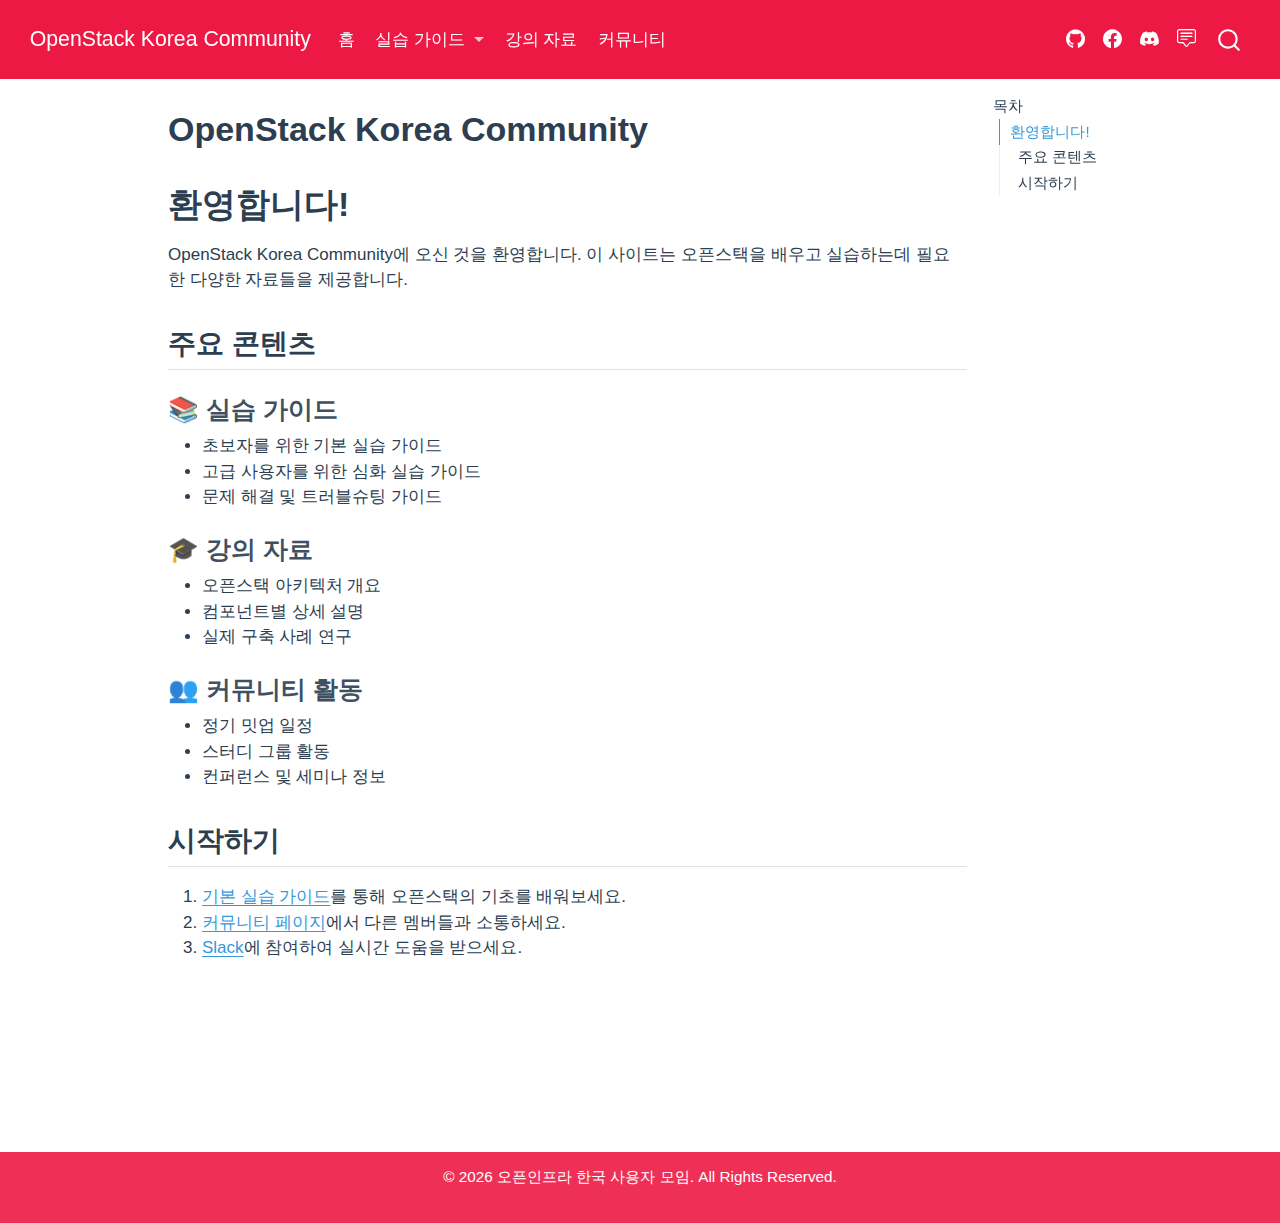
==== docs/index.html @ 186f3e59 "INIT : 초기 페이지 세팅" ====
<!DOCTYPE html>
<html xmlns="http://www.w3.org/1999/xhtml" lang="ko" xml:lang="ko"><head>

<meta charset="utf-8">
<meta name="generator" content="quarto-1.6.39">

<meta name="viewport" content="width=device-width, initial-scale=1.0, user-scalable=yes">


<title>OpenStack Korea Community</title>
<style>
code{white-space: pre-wrap;}
span.smallcaps{font-variant: small-caps;}
div.columns{display: flex; gap: min(4vw, 1.5em);}
div.column{flex: auto; overflow-x: auto;}
div.hanging-indent{margin-left: 1.5em; text-indent: -1.5em;}
ul.task-list{list-style: none;}
ul.task-list li input[type="checkbox"] {
  width: 0.8em;
  margin: 0 0.8em 0.2em -1em; /* quarto-specific, see https://github.com/quarto-dev/quarto-cli/issues/4556 */ 
  vertical-align: middle;
}
</style>


<script src="site_libs/quarto-nav/quarto-nav.js"></script>
<script src="site_libs/quarto-nav/headroom.min.js"></script>
<script src="site_libs/clipboard/clipboard.min.js"></script>
<script src="site_libs/quarto-search/autocomplete.umd.js"></script>
<script src="site_libs/quarto-search/fuse.min.js"></script>
<script src="site_libs/quarto-search/quarto-search.js"></script>
<meta name="quarto:offset" content="./">
<script src="site_libs/quarto-html/quarto.js"></script>
<script src="site_libs/quarto-html/popper.min.js"></script>
<script src="site_libs/quarto-html/tippy.umd.min.js"></script>
<script src="site_libs/quarto-html/anchor.min.js"></script>
<link href="site_libs/quarto-html/tippy.css" rel="stylesheet">
<link href="site_libs/quarto-html/quarto-syntax-highlighting-e26003cea8cd680ca0c55a263523d882.css" rel="stylesheet" id="quarto-text-highlighting-styles">
<script src="site_libs/bootstrap/bootstrap.min.js"></script>
<link href="site_libs/bootstrap/bootstrap-icons.css" rel="stylesheet">
<link href="site_libs/bootstrap/bootstrap-77986266f7ba6f6c8d07b4e45cea89d2.min.css" rel="stylesheet" append-hash="true" id="quarto-bootstrap" data-mode="light">
<script id="quarto-search-options" type="application/json">{
  "location": "navbar",
  "copy-button": false,
  "collapse-after": 3,
  "panel-placement": "end",
  "type": "overlay",
  "limit": 50,
  "keyboard-shortcut": [
    "f",
    "/",
    "s"
  ],
  "show-item-context": false,
  "language": {
    "search-no-results-text": "일치 없음",
    "search-matching-documents-text": "일치된 문서",
    "search-copy-link-title": "검색 링크 복사",
    "search-hide-matches-text": "추가 검색 결과 숨기기",
    "search-more-match-text": "추가 검색결과",
    "search-more-matches-text": "추가 검색결과",
    "search-clear-button-title": "제거",
    "search-text-placeholder": "",
    "search-detached-cancel-button-title": "취소",
    "search-submit-button-title": "검색",
    "search-label": "검색"
  }
}</script>


</head>

<body class="nav-fixed">

<div id="quarto-search-results"></div>
  <header id="quarto-header" class="headroom fixed-top">
    <nav class="navbar navbar-expand-lg " data-bs-theme="dark">
      <div class="navbar-container container-fluid">
      <div class="navbar-brand-container mx-auto">
    <a class="navbar-brand" href="./index.html">
    <span class="navbar-title">OpenStack Korea Community</span>
    </a>
  </div>
            <div id="quarto-search" class="" title="검색"></div>
          <button class="navbar-toggler" type="button" data-bs-toggle="collapse" data-bs-target="#navbarCollapse" aria-controls="navbarCollapse" role="menu" aria-expanded="false" aria-label="탐색 전환" onclick="if (window.quartoToggleHeadroom) { window.quartoToggleHeadroom(); }">
  <span class="navbar-toggler-icon"></span>
</button>
          <div class="collapse navbar-collapse" id="navbarCollapse">
            <ul class="navbar-nav navbar-nav-scroll me-auto">
  <li class="nav-item">
    <a class="nav-link active" href="./index.html" aria-current="page"> 
<span class="menu-text">홈</span></a>
  </li>  
  <li class="nav-item dropdown ">
    <a class="nav-link dropdown-toggle" href="#" id="nav-menu-" role="link" data-bs-toggle="dropdown" aria-expanded="false">
 <span class="menu-text">실습 가이드</span>
    </a>
    <ul class="dropdown-menu" aria-labelledby="nav-menu-">    
        <li>
    <a class="dropdown-item" href="./guides/basic.html">
 <span class="dropdown-text">기본 실습</span></a>
  </li>  
        <li>
    <a class="dropdown-item" href="./guides/advanced.html">
 <span class="dropdown-text">고급 실습</span></a>
  </li>  
    </ul>
  </li>
  <li class="nav-item">
    <a class="nav-link" href="./lectures/index.html"> 
<span class="menu-text">강의 자료</span></a>
  </li>  
  <li class="nav-item">
    <a class="nav-link" href="./community.qmd"> 
<span class="menu-text">커뮤니티</span></a>
  </li>  
</ul>
            <ul class="navbar-nav navbar-nav-scroll ms-auto">
  <li class="nav-item compact">
    <a class="nav-link" href="https://github.com/openstack-kr"> <i class="bi bi-github" role="img" aria-label="GitHub 저장소">
</i> 
<span class="menu-text"></span></a>
  </li>  
  <li class="nav-item compact">
    <a class="nav-link" href="https://www.facebook.com/groups/openstack-kr"> <i class="bi bi-facebook" role="img" aria-label="Facebook 그룹">
</i> 
<span class="menu-text"></span></a>
  </li>  
  <li class="nav-item compact">
    <a class="nav-link" href="https://discord.gg/3ZzKMJKtPg"> <i class="bi bi-discord" role="img" aria-label="Discord 채널">
</i> 
<span class="menu-text"></span></a>
  </li>  
  <li class="nav-item compact">
    <a class="nav-link" href="https://discord.gg/3ZzKMJKtPg"> <i class="bi bi-chat-square-text" role="img" aria-label="커뮤니티 포럼">
</i> 
<span class="menu-text"></span></a>
  </li>  
</ul>
          </div> <!-- /navcollapse -->
            <div class="quarto-navbar-tools">
</div>
      </div> <!-- /container-fluid -->
    </nav>
</header>
<!-- content -->
<div id="quarto-content" class="quarto-container page-columns page-rows-contents page-layout-article page-navbar">
<!-- sidebar -->
<!-- margin-sidebar -->
    <div id="quarto-margin-sidebar" class="sidebar margin-sidebar">
        <nav id="TOC" role="doc-toc" class="toc-active">
    <h2 id="toc-title">목차</h2>
   
  <ul>
  <li><a href="#환영합니다" id="toc-환영합니다" class="nav-link active" data-scroll-target="#환영합니다">환영합니다!</a>
  <ul class="collapse">
  <li><a href="#주요-콘텐츠" id="toc-주요-콘텐츠" class="nav-link" data-scroll-target="#주요-콘텐츠">주요 콘텐츠</a>
  <ul class="collapse">
  <li><a href="#실습-가이드" id="toc-실습-가이드" class="nav-link" data-scroll-target="#실습-가이드">📚 실습 가이드</a></li>
  <li><a href="#강의-자료" id="toc-강의-자료" class="nav-link" data-scroll-target="#강의-자료">🎓 강의 자료</a></li>
  <li><a href="#커뮤니티-활동" id="toc-커뮤니티-활동" class="nav-link" data-scroll-target="#커뮤니티-활동">👥 커뮤니티 활동</a></li>
  </ul></li>
  <li><a href="#시작하기" id="toc-시작하기" class="nav-link" data-scroll-target="#시작하기">시작하기</a></li>
  </ul></li>
  </ul>
</nav>
    </div>
<!-- main -->
<main class="content" id="quarto-document-content">

<header id="title-block-header" class="quarto-title-block default">
<div class="quarto-title">
<h1 class="title">OpenStack Korea Community</h1>
</div>



<div class="quarto-title-meta">

    
  
    
  </div>
  


</header>


<section id="환영합니다" class="level1">
<h1>환영합니다!</h1>
<p>OpenStack Korea Community에 오신 것을 환영합니다. 이 사이트는 오픈스택을 배우고 실습하는데 필요한 다양한 자료들을 제공합니다.</p>
<section id="주요-콘텐츠" class="level2">
<h2 class="anchored" data-anchor-id="주요-콘텐츠">주요 콘텐츠</h2>
<section id="실습-가이드" class="level3">
<h3 class="anchored" data-anchor-id="실습-가이드">📚 실습 가이드</h3>
<ul>
<li>초보자를 위한 기본 실습 가이드</li>
<li>고급 사용자를 위한 심화 실습 가이드</li>
<li>문제 해결 및 트러블슈팅 가이드</li>
</ul>
</section>
<section id="강의-자료" class="level3">
<h3 class="anchored" data-anchor-id="강의-자료">🎓 강의 자료</h3>
<ul>
<li>오픈스택 아키텍처 개요</li>
<li>컴포넌트별 상세 설명</li>
<li>실제 구축 사례 연구</li>
</ul>
</section>
<section id="커뮤니티-활동" class="level3">
<h3 class="anchored" data-anchor-id="커뮤니티-활동">👥 커뮤니티 활동</h3>
<ul>
<li>정기 밋업 일정</li>
<li>스터디 그룹 활동</li>
<li>컨퍼런스 및 세미나 정보</li>
</ul>
</section>
</section>
<section id="시작하기" class="level2">
<h2 class="anchored" data-anchor-id="시작하기">시작하기</h2>
<ol type="1">
<li><a href="./guides/basic.html">기본 실습 가이드</a>를 통해 오픈스택의 기초를 배워보세요.</li>
<li><a href="community.qmd">커뮤니티 페이지</a>에서 다른 멤버들과 소통하세요.</li>
<li><a href="https://openstack-kr.slack.com">Slack</a>에 참여하여 실시간 도움을 받으세요.</li>
</ol>


</section>
</section>

</main> <!-- /main -->
<footer class="footer">
    <div class="container">
        <p>© <span id="current-year"></span> 오픈인프라 한국 사용자 모임. All Rights Reserved.</p>
    </div>
</footer>

<script>
    document.getElementById('current-year').textContent = new Date().getFullYear();
</script> 
<script id="quarto-html-after-body" type="application/javascript">
window.document.addEventListener("DOMContentLoaded", function (event) {
  const toggleBodyColorMode = (bsSheetEl) => {
    const mode = bsSheetEl.getAttribute("data-mode");
    const bodyEl = window.document.querySelector("body");
    if (mode === "dark") {
      bodyEl.classList.add("quarto-dark");
      bodyEl.classList.remove("quarto-light");
    } else {
      bodyEl.classList.add("quarto-light");
      bodyEl.classList.remove("quarto-dark");
    }
  }
  const toggleBodyColorPrimary = () => {
    const bsSheetEl = window.document.querySelector("link#quarto-bootstrap");
    if (bsSheetEl) {
      toggleBodyColorMode(bsSheetEl);
    }
  }
  toggleBodyColorPrimary();  
  const icon = "";
  const anchorJS = new window.AnchorJS();
  anchorJS.options = {
    placement: 'right',
    icon: icon
  };
  anchorJS.add('.anchored');
  const isCodeAnnotation = (el) => {
    for (const clz of el.classList) {
      if (clz.startsWith('code-annotation-')) {                     
        return true;
      }
    }
    return false;
  }
  const onCopySuccess = function(e) {
    // button target
    const button = e.trigger;
    // don't keep focus
    button.blur();
    // flash "checked"
    button.classList.add('code-copy-button-checked');
    var currentTitle = button.getAttribute("title");
    button.setAttribute("title", "복사완료!");
    let tooltip;
    if (window.bootstrap) {
      button.setAttribute("data-bs-toggle", "tooltip");
      button.setAttribute("data-bs-placement", "left");
      button.setAttribute("data-bs-title", "복사완료!");
      tooltip = new bootstrap.Tooltip(button, 
        { trigger: "manual", 
          customClass: "code-copy-button-tooltip",
          offset: [0, -8]});
      tooltip.show();    
    }
    setTimeout(function() {
      if (tooltip) {
        tooltip.hide();
        button.removeAttribute("data-bs-title");
        button.removeAttribute("data-bs-toggle");
        button.removeAttribute("data-bs-placement");
      }
      button.setAttribute("title", currentTitle);
      button.classList.remove('code-copy-button-checked');
    }, 1000);
    // clear code selection
    e.clearSelection();
  }
  const getTextToCopy = function(trigger) {
      const codeEl = trigger.previousElementSibling.cloneNode(true);
      for (const childEl of codeEl.children) {
        if (isCodeAnnotation(childEl)) {
          childEl.remove();
        }
      }
      return codeEl.innerText;
  }
  const clipboard = new window.ClipboardJS('.code-copy-button:not([data-in-quarto-modal])', {
    text: getTextToCopy
  });
  clipboard.on('success', onCopySuccess);
  if (window.document.getElementById('quarto-embedded-source-code-modal')) {
    const clipboardModal = new window.ClipboardJS('.code-copy-button[data-in-quarto-modal]', {
      text: getTextToCopy,
      container: window.document.getElementById('quarto-embedded-source-code-modal')
    });
    clipboardModal.on('success', onCopySuccess);
  }
    var localhostRegex = new RegExp(/^(?:http|https):\/\/localhost\:?[0-9]*\//);
    var mailtoRegex = new RegExp(/^mailto:/);
      var filterRegex = new RegExp('/' + window.location.host + '/');
    var isInternal = (href) => {
        return filterRegex.test(href) || localhostRegex.test(href) || mailtoRegex.test(href);
    }
    // Inspect non-navigation links and adorn them if external
 	var links = window.document.querySelectorAll('a[href]:not(.nav-link):not(.navbar-brand):not(.toc-action):not(.sidebar-link):not(.sidebar-item-toggle):not(.pagination-link):not(.no-external):not([aria-hidden]):not(.dropdown-item):not(.quarto-navigation-tool):not(.about-link)');
    for (var i=0; i<links.length; i++) {
      const link = links[i];
      if (!isInternal(link.href)) {
        // undo the damage that might have been done by quarto-nav.js in the case of
        // links that we want to consider external
        if (link.dataset.originalHref !== undefined) {
          link.href = link.dataset.originalHref;
        }
      }
    }
  function tippyHover(el, contentFn, onTriggerFn, onUntriggerFn) {
    const config = {
      allowHTML: true,
      maxWidth: 500,
      delay: 100,
      arrow: false,
      appendTo: function(el) {
          return el.parentElement;
      },
      interactive: true,
      interactiveBorder: 10,
      theme: 'quarto',
      placement: 'bottom-start',
    };
    if (contentFn) {
      config.content = contentFn;
    }
    if (onTriggerFn) {
      config.onTrigger = onTriggerFn;
    }
    if (onUntriggerFn) {
      config.onUntrigger = onUntriggerFn;
    }
    window.tippy(el, config); 
  }
  const noterefs = window.document.querySelectorAll('a[role="doc-noteref"]');
  for (var i=0; i<noterefs.length; i++) {
    const ref = noterefs[i];
    tippyHover(ref, function() {
      // use id or data attribute instead here
      let href = ref.getAttribute('data-footnote-href') || ref.getAttribute('href');
      try { href = new URL(href).hash; } catch {}
      const id = href.replace(/^#\/?/, "");
      const note = window.document.getElementById(id);
      if (note) {
        return note.innerHTML;
      } else {
        return "";
      }
    });
  }
  const xrefs = window.document.querySelectorAll('a.quarto-xref');
  const processXRef = (id, note) => {
    // Strip column container classes
    const stripColumnClz = (el) => {
      el.classList.remove("page-full", "page-columns");
      if (el.children) {
        for (const child of el.children) {
          stripColumnClz(child);
        }
      }
    }
    stripColumnClz(note)
    if (id === null || id.startsWith('sec-')) {
      // Special case sections, only their first couple elements
      const container = document.createElement("div");
      if (note.children && note.children.length > 2) {
        container.appendChild(note.children[0].cloneNode(true));
        for (let i = 1; i < note.children.length; i++) {
          const child = note.children[i];
          if (child.tagName === "P" && child.innerText === "") {
            continue;
          } else {
            container.appendChild(child.cloneNode(true));
            break;
          }
        }
        if (window.Quarto?.typesetMath) {
          window.Quarto.typesetMath(container);
        }
        return container.innerHTML
      } else {
        if (window.Quarto?.typesetMath) {
          window.Quarto.typesetMath(note);
        }
        return note.innerHTML;
      }
    } else {
      // Remove any anchor links if they are present
      const anchorLink = note.querySelector('a.anchorjs-link');
      if (anchorLink) {
        anchorLink.remove();
      }
      if (window.Quarto?.typesetMath) {
        window.Quarto.typesetMath(note);
      }
      if (note.classList.contains("callout")) {
        return note.outerHTML;
      } else {
        return note.innerHTML;
      }
    }
  }
  for (var i=0; i<xrefs.length; i++) {
    const xref = xrefs[i];
    tippyHover(xref, undefined, function(instance) {
      instance.disable();
      let url = xref.getAttribute('href');
      let hash = undefined; 
      if (url.startsWith('#')) {
        hash = url;
      } else {
        try { hash = new URL(url).hash; } catch {}
      }
      if (hash) {
        const id = hash.replace(/^#\/?/, "");
        const note = window.document.getElementById(id);
        if (note !== null) {
          try {
            const html = processXRef(id, note.cloneNode(true));
            instance.setContent(html);
          } finally {
            instance.enable();
            instance.show();
          }
        } else {
          // See if we can fetch this
          fetch(url.split('#')[0])
          .then(res => res.text())
          .then(html => {
            const parser = new DOMParser();
            const htmlDoc = parser.parseFromString(html, "text/html");
            const note = htmlDoc.getElementById(id);
            if (note !== null) {
              const html = processXRef(id, note);
              instance.setContent(html);
            } 
          }).finally(() => {
            instance.enable();
            instance.show();
          });
        }
      } else {
        // See if we can fetch a full url (with no hash to target)
        // This is a special case and we should probably do some content thinning / targeting
        fetch(url)
        .then(res => res.text())
        .then(html => {
          const parser = new DOMParser();
          const htmlDoc = parser.parseFromString(html, "text/html");
          const note = htmlDoc.querySelector('main.content');
          if (note !== null) {
            // This should only happen for chapter cross references
            // (since there is no id in the URL)
            // remove the first header
            if (note.children.length > 0 && note.children[0].tagName === "HEADER") {
              note.children[0].remove();
            }
            const html = processXRef(null, note);
            instance.setContent(html);
          } 
        }).finally(() => {
          instance.enable();
          instance.show();
        });
      }
    }, function(instance) {
    });
  }
      let selectedAnnoteEl;
      const selectorForAnnotation = ( cell, annotation) => {
        let cellAttr = 'data-code-cell="' + cell + '"';
        let lineAttr = 'data-code-annotation="' +  annotation + '"';
        const selector = 'span[' + cellAttr + '][' + lineAttr + ']';
        return selector;
      }
      const selectCodeLines = (annoteEl) => {
        const doc = window.document;
        const targetCell = annoteEl.getAttribute("data-target-cell");
        const targetAnnotation = annoteEl.getAttribute("data-target-annotation");
        const annoteSpan = window.document.querySelector(selectorForAnnotation(targetCell, targetAnnotation));
        const lines = annoteSpan.getAttribute("data-code-lines").split(",");
        const lineIds = lines.map((line) => {
          return targetCell + "-" + line;
        })
        let top = null;
        let height = null;
        let parent = null;
        if (lineIds.length > 0) {
            //compute the position of the single el (top and bottom and make a div)
            const el = window.document.getElementById(lineIds[0]);
            top = el.offsetTop;
            height = el.offsetHeight;
            parent = el.parentElement.parentElement;
          if (lineIds.length > 1) {
            const lastEl = window.document.getElementById(lineIds[lineIds.length - 1]);
            const bottom = lastEl.offsetTop + lastEl.offsetHeight;
            height = bottom - top;
          }
          if (top !== null && height !== null && parent !== null) {
            // cook up a div (if necessary) and position it 
            let div = window.document.getElementById("code-annotation-line-highlight");
            if (div === null) {
              div = window.document.createElement("div");
              div.setAttribute("id", "code-annotation-line-highlight");
              div.style.position = 'absolute';
              parent.appendChild(div);
            }
            div.style.top = top - 2 + "px";
            div.style.height = height + 4 + "px";
            div.style.left = 0;
            let gutterDiv = window.document.getElementById("code-annotation-line-highlight-gutter");
            if (gutterDiv === null) {
              gutterDiv = window.document.createElement("div");
              gutterDiv.setAttribute("id", "code-annotation-line-highlight-gutter");
              gutterDiv.style.position = 'absolute';
              const codeCell = window.document.getElementById(targetCell);
              const gutter = codeCell.querySelector('.code-annotation-gutter');
              gutter.appendChild(gutterDiv);
            }
            gutterDiv.style.top = top - 2 + "px";
            gutterDiv.style.height = height + 4 + "px";
          }
          selectedAnnoteEl = annoteEl;
        }
      };
      const unselectCodeLines = () => {
        const elementsIds = ["code-annotation-line-highlight", "code-annotation-line-highlight-gutter"];
        elementsIds.forEach((elId) => {
          const div = window.document.getElementById(elId);
          if (div) {
            div.remove();
          }
        });
        selectedAnnoteEl = undefined;
      };
        // Handle positioning of the toggle
    window.addEventListener(
      "resize",
      throttle(() => {
        elRect = undefined;
        if (selectedAnnoteEl) {
          selectCodeLines(selectedAnnoteEl);
        }
      }, 10)
    );
    function throttle(fn, ms) {
    let throttle = false;
    let timer;
      return (...args) => {
        if(!throttle) { // first call gets through
            fn.apply(this, args);
            throttle = true;
        } else { // all the others get throttled
            if(timer) clearTimeout(timer); // cancel #2
            timer = setTimeout(() => {
              fn.apply(this, args);
              timer = throttle = false;
            }, ms);
        }
      };
    }
      // Attach click handler to the DT
      const annoteDls = window.document.querySelectorAll('dt[data-target-cell]');
      for (const annoteDlNode of annoteDls) {
        annoteDlNode.addEventListener('click', (event) => {
          const clickedEl = event.target;
          if (clickedEl !== selectedAnnoteEl) {
            unselectCodeLines();
            const activeEl = window.document.querySelector('dt[data-target-cell].code-annotation-active');
            if (activeEl) {
              activeEl.classList.remove('code-annotation-active');
            }
            selectCodeLines(clickedEl);
            clickedEl.classList.add('code-annotation-active');
          } else {
            // Unselect the line
            unselectCodeLines();
            clickedEl.classList.remove('code-annotation-active');
          }
        });
      }
  const findCites = (el) => {
    const parentEl = el.parentElement;
    if (parentEl) {
      const cites = parentEl.dataset.cites;
      if (cites) {
        return {
          el,
          cites: cites.split(' ')
        };
      } else {
        return findCites(el.parentElement)
      }
    } else {
      return undefined;
    }
  };
  var bibliorefs = window.document.querySelectorAll('a[role="doc-biblioref"]');
  for (var i=0; i<bibliorefs.length; i++) {
    const ref = bibliorefs[i];
    const citeInfo = findCites(ref);
    if (citeInfo) {
      tippyHover(citeInfo.el, function() {
        var popup = window.document.createElement('div');
        citeInfo.cites.forEach(function(cite) {
          var citeDiv = window.document.createElement('div');
          citeDiv.classList.add('hanging-indent');
          citeDiv.classList.add('csl-entry');
          var biblioDiv = window.document.getElementById('ref-' + cite);
          if (biblioDiv) {
            citeDiv.innerHTML = biblioDiv.innerHTML;
          }
          popup.appendChild(citeDiv);
        });
        return popup.innerHTML;
      });
    }
  }
});
</script>
</div> <!-- /content -->




</body></html>
---- docs/site_libs/quarto-html/tippy.css ----
.tippy-box[data-animation=fade][data-state=hidden]{opacity:0}[data-tippy-root]{max-width:calc(100vw - 10px)}.tippy-box{position:relative;background-color:#333;color:#fff;border-radius:4px;font-size:14px;line-height:1.4;white-space:normal;outline:0;transition-property:transform,visibility,opacity}.tippy-box[data-placement^=top]>.tippy-arrow{bottom:0}.tippy-box[data-placement^=top]>.tippy-arrow:before{bottom:-7px;left:0;border-width:8px 8px 0;border-top-color:initial;transform-origin:center top}.tippy-box[data-placement^=bottom]>.tippy-arrow{top:0}.tippy-box[data-placement^=bottom]>.tippy-arrow:before{top:-7px;left:0;border-width:0 8px 8px;border-bottom-color:initial;transform-origin:center bottom}.tippy-box[data-placement^=left]>.tippy-arrow{right:0}.tippy-box[data-placement^=left]>.tippy-arrow:before{border-width:8px 0 8px 8px;border-left-color:initial;right:-7px;transform-origin:center left}.tippy-box[data-placement^=right]>.tippy-arrow{left:0}.tippy-box[data-placement^=right]>.tippy-arrow:before{left:-7px;border-width:8px 8px 8px 0;border-right-color:initial;transform-origin:center right}.tippy-box[data-inertia][data-state=visible]{transition-timing-function:cubic-bezier(.54,1.5,.38,1.11)}.tippy-arrow{width:16px;height:16px;color:#333}.tippy-arrow:before{content:"";position:absolute;border-color:transparent;border-style:solid}.tippy-content{position:relative;padding:5px 9px;z-index:1}
---- docs/site_libs/quarto-html/quarto-syntax-highlighting-e26003cea8cd680ca0c55a263523d882.css ----
/* quarto syntax highlight colors */
:root {
  --quarto-hl-ot-color: #003B4F;
  --quarto-hl-at-color: #657422;
  --quarto-hl-ss-color: #20794D;
  --quarto-hl-an-color: #5E5E5E;
  --quarto-hl-fu-color: #4758AB;
  --quarto-hl-st-color: #20794D;
  --quarto-hl-cf-color: #003B4F;
  --quarto-hl-op-color: #5E5E5E;
  --quarto-hl-er-color: #AD0000;
  --quarto-hl-bn-color: #AD0000;
  --quarto-hl-al-color: #AD0000;
  --quarto-hl-va-color: #111111;
  --quarto-hl-bu-color: inherit;
  --quarto-hl-ex-color: inherit;
  --quarto-hl-pp-color: #AD0000;
  --quarto-hl-in-color: #5E5E5E;
  --quarto-hl-vs-color: #20794D;
  --quarto-hl-wa-color: #5E5E5E;
  --quarto-hl-do-color: #5E5E5E;
  --quarto-hl-im-color: #00769E;
  --quarto-hl-ch-color: #20794D;
  --quarto-hl-dt-color: #AD0000;
  --quarto-hl-fl-color: #AD0000;
  --quarto-hl-co-color: #5E5E5E;
  --quarto-hl-cv-color: #5E5E5E;
  --quarto-hl-cn-color: #8f5902;
  --quarto-hl-sc-color: #5E5E5E;
  --quarto-hl-dv-color: #AD0000;
  --quarto-hl-kw-color: #003B4F;
}

/* other quarto variables */
:root {
  --quarto-font-monospace: SFMono-Regular, Menlo, Monaco, Consolas, "Liberation Mono", "Courier New", monospace;
}

pre > code.sourceCode > span {
  color: #003B4F;
}

code span {
  color: #003B4F;
}

code.sourceCode > span {
  color: #003B4F;
}

div.sourceCode,
div.sourceCode pre.sourceCode {
  color: #003B4F;
}

code span.ot {
  color: #003B4F;
  font-style: inherit;
}

code span.at {
  color: #657422;
  font-style: inherit;
}

code span.ss {
  color: #20794D;
  font-style: inherit;
}

code span.an {
  color: #5E5E5E;
  font-style: inherit;
}

code span.fu {
  color: #4758AB;
  font-style: inherit;
}

code span.st {
  color: #20794D;
  font-style: inherit;
}

code span.cf {
  color: #003B4F;
  font-weight: bold;
  font-style: inherit;
}

code span.op {
  color: #5E5E5E;
  font-style: inherit;
}

code span.er {
  color: #AD0000;
  font-style: inherit;
}

code span.bn {
  color: #AD0000;
  font-style: inherit;
}

code span.al {
  color: #AD0000;
  font-style: inherit;
}

code span.va {
  color: #111111;
  font-style: inherit;
}

code span.bu {
  font-style: inherit;
}

code span.ex {
  font-style: inherit;
}

code span.pp {
  color: #AD0000;
  font-style: inherit;
}

code span.in {
  color: #5E5E5E;
  font-style: inherit;
}

code span.vs {
  color: #20794D;
  font-style: inherit;
}

code span.wa {
  color: #5E5E5E;
  font-style: italic;
}

code span.do {
  color: #5E5E5E;
  font-style: italic;
}

code span.im {
  color: #00769E;
  font-style: inherit;
}

code span.ch {
  color: #20794D;
  font-style: inherit;
}

code span.dt {
  color: #AD0000;
  font-style: inherit;
}

code span.fl {
  color: #AD0000;
  font-style: inherit;
}

code span.co {
  color: #5E5E5E;
  font-style: inherit;
}

code span.cv {
  color: #5E5E5E;
  font-style: italic;
}

code span.cn {
  color: #8f5902;
  font-style: inherit;
}

code span.sc {
  color: #5E5E5E;
  font-style: inherit;
}

code span.dv {
  color: #AD0000;
  font-style: inherit;
}

code span.kw {
  color: #003B4F;
  font-weight: bold;
  font-style: inherit;
}

.prevent-inlining {
  content: "</";
}

/*# sourceMappingURL=e90e9ab646ea9b1aaa61e089606e0f97.css.map */
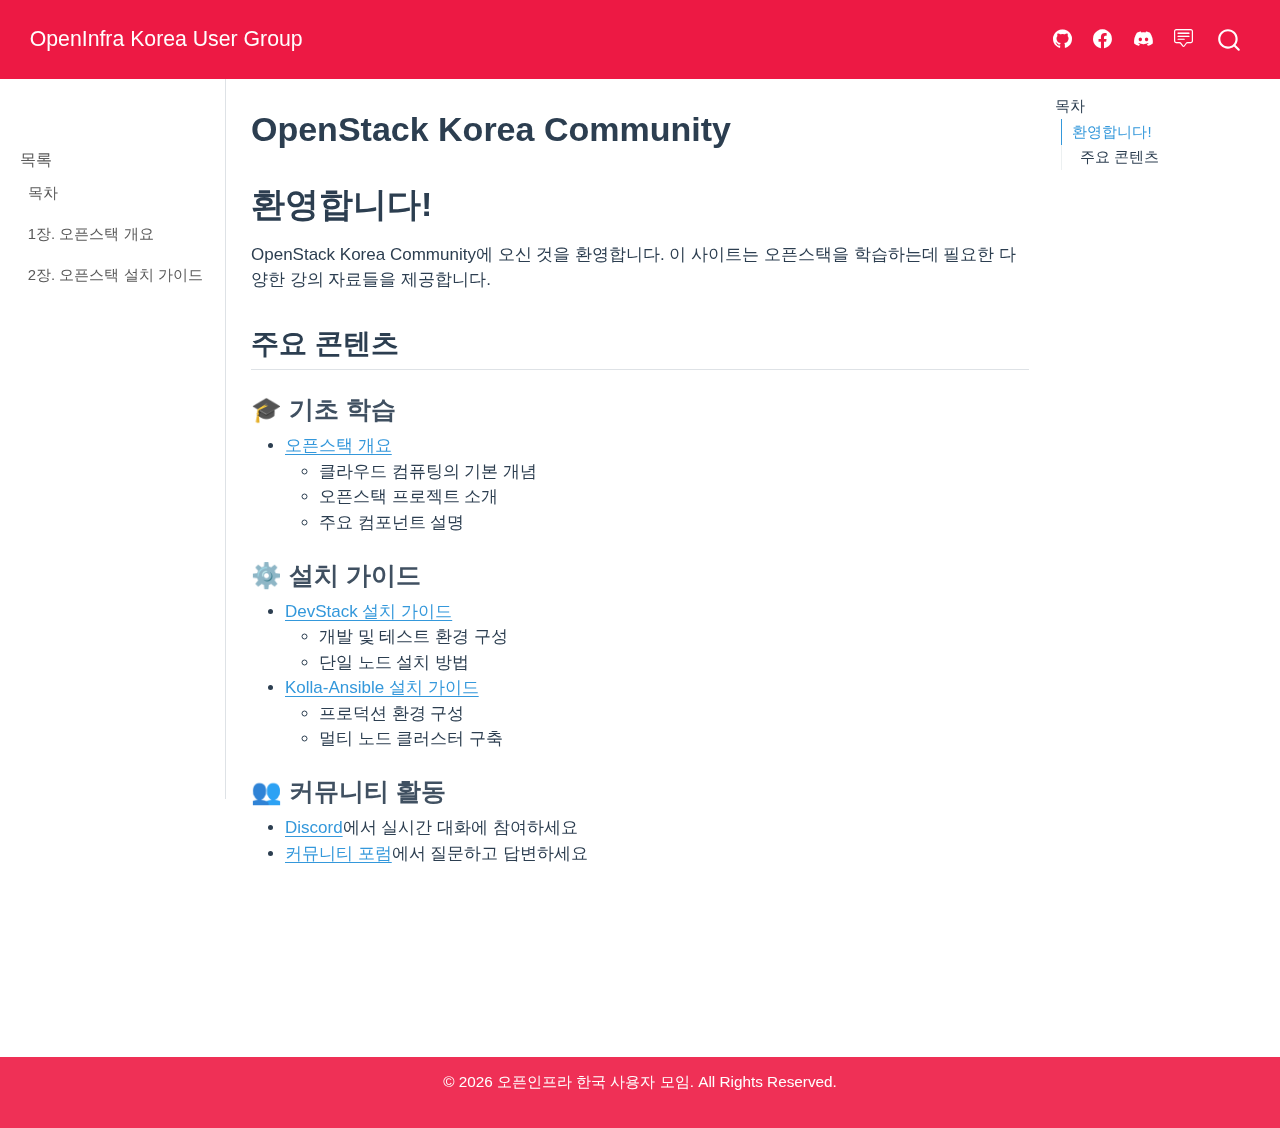
==== commit 6bb62e5b: "INIT : 프로젝트 키 디자인 완료, 핵심 컴포넌트 설계 완료" ====
--- a/docs/index.html
+++ b/docs/index.html
@@ -7,7 +7,7 @@
 <meta name="viewport" content="width=device-width, initial-scale=1.0, user-scalable=yes">
 
 
-<title>OpenStack Korea Community</title>
+<title>OpenStack Korea Community – OpenInfra Korea User Group</title>
 <style>
 code{white-space: pre-wrap;}
 span.smallcaps{font-variant: small-caps;}
@@ -38,7 +38,7 @@
 <link href="site_libs/quarto-html/quarto-syntax-highlighting-e26003cea8cd680ca0c55a263523d882.css" rel="stylesheet" id="quarto-text-highlighting-styles">
 <script src="site_libs/bootstrap/bootstrap.min.js"></script>
 <link href="site_libs/bootstrap/bootstrap-icons.css" rel="stylesheet">
-<link href="site_libs/bootstrap/bootstrap-77986266f7ba6f6c8d07b4e45cea89d2.min.css" rel="stylesheet" append-hash="true" id="quarto-bootstrap" data-mode="light">
+<link href="site_libs/bootstrap/bootstrap-1392c789127e94e9759dd2ce84a8c637.min.css" rel="stylesheet" append-hash="true" id="quarto-bootstrap" data-mode="light">
 <script id="quarto-search-options" type="application/json">{
   "location": "navbar",
   "copy-button": false,
@@ -70,7 +70,7 @@
 
 </head>
 
-<body class="nav-fixed">
+<body class="nav-sidebar docked nav-fixed">
 
 <div id="quarto-search-results"></div>
   <header id="quarto-header" class="headroom fixed-top">
@@ -78,7 +78,7 @@
       <div class="navbar-container container-fluid">
       <div class="navbar-brand-container mx-auto">
     <a class="navbar-brand" href="./index.html">
-    <span class="navbar-title">OpenStack Korea Community</span>
+    <span class="navbar-title">OpenInfra Korea User Group</span>
     </a>
   </div>
             <div id="quarto-search" class="" title="검색"></div>
@@ -86,53 +86,24 @@
   <span class="navbar-toggler-icon"></span>
 </button>
           <div class="collapse navbar-collapse" id="navbarCollapse">
-            <ul class="navbar-nav navbar-nav-scroll me-auto">
-  <li class="nav-item">
-    <a class="nav-link active" href="./index.html" aria-current="page"> 
-<span class="menu-text">홈</span></a>
-  </li>  
-  <li class="nav-item dropdown ">
-    <a class="nav-link dropdown-toggle" href="#" id="nav-menu-" role="link" data-bs-toggle="dropdown" aria-expanded="false">
- <span class="menu-text">실습 가이드</span>
-    </a>
-    <ul class="dropdown-menu" aria-labelledby="nav-menu-">    
-        <li>
-    <a class="dropdown-item" href="./guides/basic.html">
- <span class="dropdown-text">기본 실습</span></a>
-  </li>  
-        <li>
-    <a class="dropdown-item" href="./guides/advanced.html">
- <span class="dropdown-text">고급 실습</span></a>
-  </li>  
-    </ul>
-  </li>
-  <li class="nav-item">
-    <a class="nav-link" href="./lectures/index.html"> 
-<span class="menu-text">강의 자료</span></a>
-  </li>  
-  <li class="nav-item">
-    <a class="nav-link" href="./community.qmd"> 
-<span class="menu-text">커뮤니티</span></a>
-  </li>  
-</ul>
             <ul class="navbar-nav navbar-nav-scroll ms-auto">
   <li class="nav-item compact">
-    <a class="nav-link" href="https://github.com/openstack-kr"> <i class="bi bi-github" role="img" aria-label="GitHub 저장소">
+    <a class="nav-link" href="https://github.com/openstack-kr/openstack-book"> <i class="bi bi-github" role="img">
 </i> 
 <span class="menu-text"></span></a>
   </li>  
   <li class="nav-item compact">
-    <a class="nav-link" href="https://www.facebook.com/groups/openstack-kr"> <i class="bi bi-facebook" role="img" aria-label="Facebook 그룹">
+    <a class="nav-link" href="https://www.facebook.com/groups/openstack-kr"> <i class="bi bi-facebook" role="img">
 </i> 
 <span class="menu-text"></span></a>
   </li>  
   <li class="nav-item compact">
-    <a class="nav-link" href="https://discord.gg/3ZzKMJKtPg"> <i class="bi bi-discord" role="img" aria-label="Discord 채널">
+    <a class="nav-link" href="https://discord.gg/3ZzKMJKtPg"> <i class="bi bi-discord" role="img">
 </i> 
 <span class="menu-text"></span></a>
   </li>  
   <li class="nav-item compact">
-    <a class="nav-link" href="https://discord.gg/3ZzKMJKtPg"> <i class="bi bi-chat-square-text" role="img" aria-label="커뮤니티 포럼">
+    <a class="nav-link" href="https://forum.openinfra-kr.org/"> <i class="bi bi-chat-square-text" role="img">
 </i> 
 <span class="menu-text"></span></a>
   </li>  
@@ -142,10 +113,64 @@
 </div>
       </div> <!-- /container-fluid -->
     </nav>
+  <nav class="quarto-secondary-nav">
+    <div class="container-fluid d-flex">
+      <button type="button" class="quarto-btn-toggle btn" data-bs-toggle="collapse" role="button" data-bs-target=".quarto-sidebar-collapse-item" aria-controls="quarto-sidebar" aria-expanded="false" aria-label="사이드바 전환" onclick="if (window.quartoToggleHeadroom) { window.quartoToggleHeadroom(); }">
+        <i class="bi bi-layout-text-sidebar-reverse"></i>
+      </button>
+        <nav class="quarto-page-breadcrumbs" aria-label="breadcrumb"><ol class="breadcrumb"><li class="breadcrumb-item">OpenStack Korea Community</li></ol></nav>
+        <a class="flex-grow-1" role="navigation" data-bs-toggle="collapse" data-bs-target=".quarto-sidebar-collapse-item" aria-controls="quarto-sidebar" aria-expanded="false" aria-label="사이드바 전환" onclick="if (window.quartoToggleHeadroom) { window.quartoToggleHeadroom(); }">      
+        </a>
+      <button type="button" class="btn quarto-search-button" aria-label="검색" onclick="window.quartoOpenSearch();">
+        <i class="bi bi-search"></i>
+      </button>
+    </div>
+  </nav>
 </header>
 <!-- content -->
 <div id="quarto-content" class="quarto-container page-columns page-rows-contents page-layout-article page-navbar">
 <!-- sidebar -->
+  <nav id="quarto-sidebar" class="sidebar collapse collapse-horizontal quarto-sidebar-collapse-item sidebar-navigation docked overflow-auto">
+        <div class="mt-2 flex-shrink-0 align-items-center">
+        <div class="sidebar-search">
+        <div id="quarto-search" class="" title="검색"></div>
+        </div>
+        </div>
+    <div class="sidebar-menu-container"> 
+    <ul class="list-unstyled mt-1">
+        <li class="sidebar-item sidebar-item-section">
+      <div class="sidebar-item-container"> 
+            <a class="sidebar-item-text sidebar-link text-start" data-bs-toggle="collapse" data-bs-target="#" role="navigation" aria-expanded="true">
+ <span class="menu-text">목록</span></a>
+          <a class="sidebar-item-toggle text-start" data-bs-toggle="collapse" data-bs-target="#" role="navigation" aria-expanded="true" aria-label="토글 섹션">
+            <i class="bi bi-chevron-right ms-2"></i>
+          </a> 
+      </div>
+      <ul id="" class="collapse list-unstyled sidebar-section depth1 show">  
+          <li class="sidebar-item">
+  <div class="sidebar-item-container"> 
+  <a href="./lectures/index.html" class="sidebar-item-text sidebar-link">
+ <span class="menu-text">목차</span></a>
+  </div>
+</li>
+          <li class="sidebar-item">
+  <div class="sidebar-item-container"> 
+  <a href="./lectures/ch1_lec.html" class="sidebar-item-text sidebar-link">
+ <span class="menu-text">1장. 오픈스택 개요</span></a>
+  </div>
+</li>
+          <li class="sidebar-item">
+  <div class="sidebar-item-container"> 
+  <a href="./lectures/ch2_lec.html" class="sidebar-item-text sidebar-link">
+ <span class="menu-text">2장. 오픈스택 설치 가이드</span></a>
+  </div>
+</li>
+      </ul>
+  </li>
+    </ul>
+    </div>
+</nav>
+<div id="quarto-sidebar-glass" class="quarto-sidebar-collapse-item" data-bs-toggle="collapse" data-bs-target=".quarto-sidebar-collapse-item"></div>
 <!-- margin-sidebar -->
     <div id="quarto-margin-sidebar" class="sidebar margin-sidebar">
         <nav id="TOC" role="doc-toc" class="toc-active">
@@ -156,11 +181,10 @@
   <ul class="collapse">
   <li><a href="#주요-콘텐츠" id="toc-주요-콘텐츠" class="nav-link" data-scroll-target="#주요-콘텐츠">주요 콘텐츠</a>
   <ul class="collapse">
-  <li><a href="#실습-가이드" id="toc-실습-가이드" class="nav-link" data-scroll-target="#실습-가이드">📚 실습 가이드</a></li>
-  <li><a href="#강의-자료" id="toc-강의-자료" class="nav-link" data-scroll-target="#강의-자료">🎓 강의 자료</a></li>
+  <li><a href="#기초-학습" id="toc-기초-학습" class="nav-link" data-scroll-target="#기초-학습">🎓 기초 학습</a></li>
+  <li><a href="#설치-가이드" id="toc-설치-가이드" class="nav-link" data-scroll-target="#설치-가이드">⚙️ 설치 가이드</a></li>
   <li><a href="#커뮤니티-활동" id="toc-커뮤니티-활동" class="nav-link" data-scroll-target="#커뮤니티-활동">👥 커뮤니티 활동</a></li>
   </ul></li>
-  <li><a href="#시작하기" id="toc-시작하기" class="nav-link" data-scroll-target="#시작하기">시작하기</a></li>
   </ul></li>
   </ul>
 </nav>
@@ -189,43 +213,44 @@
 
 <section id="환영합니다" class="level1">
 <h1>환영합니다!</h1>
-<p>OpenStack Korea Community에 오신 것을 환영합니다. 이 사이트는 오픈스택을 배우고 실습하는데 필요한 다양한 자료들을 제공합니다.</p>
+<p>OpenStack Korea Community에 오신 것을 환영합니다. 이 사이트는 오픈스택을 학습하는데 필요한 다양한 강의 자료들을 제공합니다.</p>
 <section id="주요-콘텐츠" class="level2">
 <h2 class="anchored" data-anchor-id="주요-콘텐츠">주요 콘텐츠</h2>
-<section id="실습-가이드" class="level3">
-<h3 class="anchored" data-anchor-id="실습-가이드">📚 실습 가이드</h3>
+<section id="기초-학습" class="level3">
+<h3 class="anchored" data-anchor-id="기초-학습">🎓 기초 학습</h3>
 <ul>
-<li>초보자를 위한 기본 실습 가이드</li>
-<li>고급 사용자를 위한 심화 실습 가이드</li>
-<li>문제 해결 및 트러블슈팅 가이드</li>
+<li><a href="./lectures/ch1_lec.html">오픈스택 개요</a>
+<ul>
+<li>클라우드 컴퓨팅의 기본 개념</li>
+<li>오픈스택 프로젝트 소개</li>
+<li>주요 컴포넌트 설명</li>
+</ul></li>
 </ul>
 </section>
-<section id="강의-자료" class="level3">
-<h3 class="anchored" data-anchor-id="강의-자료">🎓 강의 자료</h3>
+<section id="설치-가이드" class="level3">
+<h3 class="anchored" data-anchor-id="설치-가이드">⚙️ 설치 가이드</h3>
 <ul>
-<li>오픈스택 아키텍처 개요</li>
-<li>컴포넌트별 상세 설명</li>
-<li>실제 구축 사례 연구</li>
+<li><a href="./lectures/ch2/ch2_1_lec.html">DevStack 설치 가이드</a>
+<ul>
+<li>개발 및 테스트 환경 구성</li>
+<li>단일 노드 설치 방법</li>
+</ul></li>
+<li><a href="./lectures/ch2/ch2_2_lec.html">Kolla-Ansible 설치 가이드</a>
+<ul>
+<li>프로덕션 환경 구성</li>
+<li>멀티 노드 클러스터 구축</li>
+</ul></li>
 </ul>
 </section>
 <section id="커뮤니티-활동" class="level3">
 <h3 class="anchored" data-anchor-id="커뮤니티-활동">👥 커뮤니티 활동</h3>
 <ul>
-<li>정기 밋업 일정</li>
-<li>스터디 그룹 활동</li>
-<li>컨퍼런스 및 세미나 정보</li>
+<li><a href="https://discord.gg/3ZzKMJKtPg">Discord</a>에서 실시간 대화에 참여하세요</li>
+<li><a href="https://forum.openinfra-kr.org/">커뮤니티 포럼</a>에서 질문하고 답변하세요</li>
 </ul>
+
+
 </section>
-</section>
-<section id="시작하기" class="level2">
-<h2 class="anchored" data-anchor-id="시작하기">시작하기</h2>
-<ol type="1">
-<li><a href="./guides/basic.html">기본 실습 가이드</a>를 통해 오픈스택의 기초를 배워보세요.</li>
-<li><a href="community.qmd">커뮤니티 페이지</a>에서 다른 멤버들과 소통하세요.</li>
-<li><a href="https://openstack-kr.slack.com">Slack</a>에 참여하여 실시간 도움을 받으세요.</li>
-</ol>
-
-
 </section>
 </section>
 
